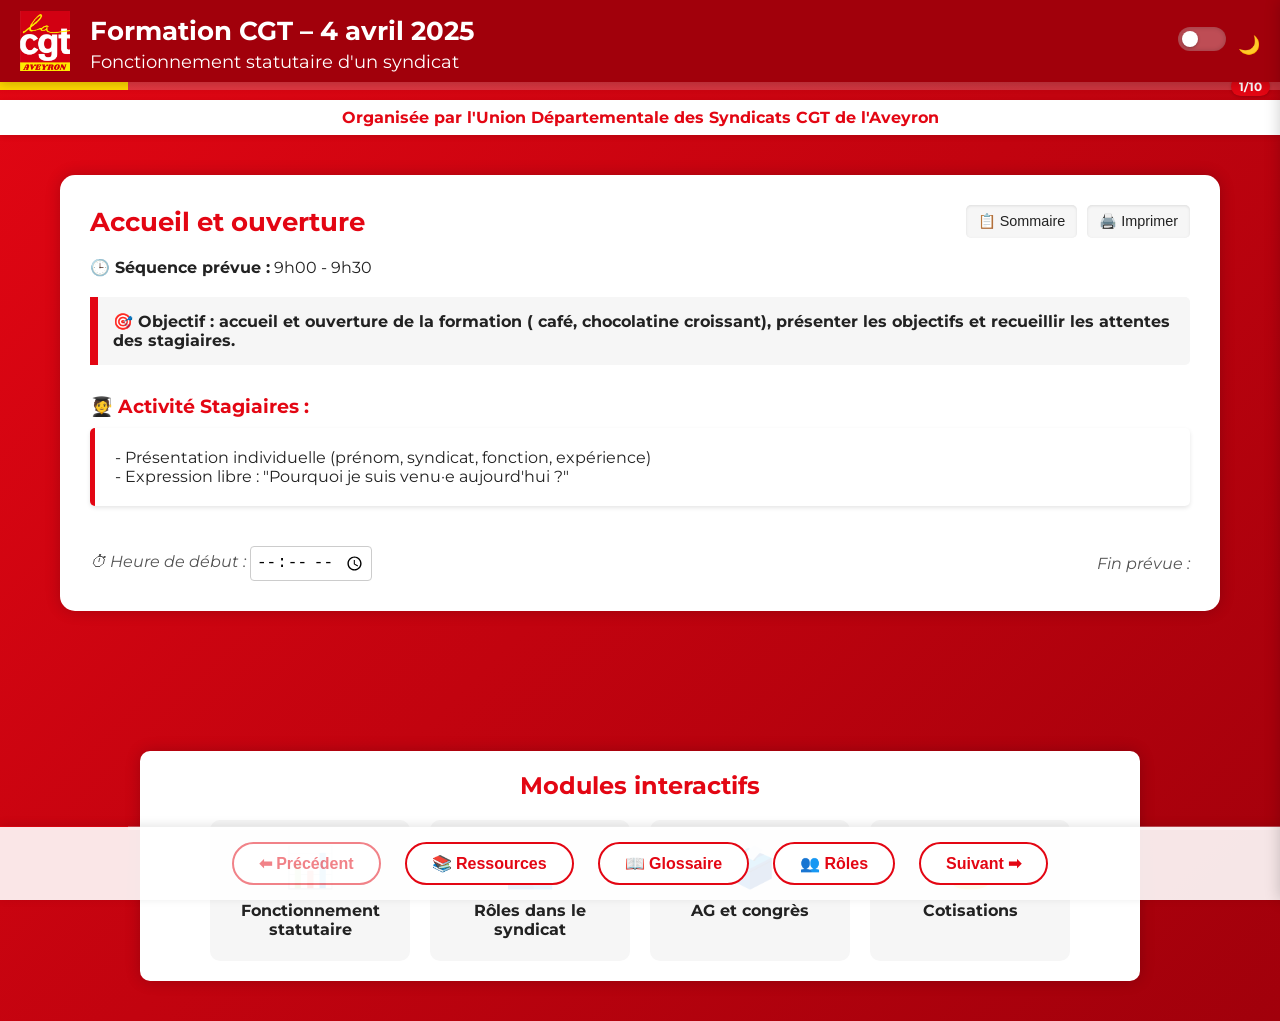
==== index.html @ f625fff6 "maj" ====
<!DOCTYPE html>
<html lang="fr">
<head>
  <meta charset="UTF-8">
  <meta name="viewport" content="width=device-width, initial-scale=1.0">
  <title>Formation CGT – 4 avril 2025</title>
  <link href="https://fonts.googleapis.com/css2?family=Montserrat:wght@400;600;700&display=swap" rel="stylesheet">
  <link rel="stylesheet" href="css/styles.css">
</head>
<body>
  <header>
    <img src="img/logo-cgt.png" alt="Logo CGT Aveyron">
    <div class="header-text">
      <h1>Formation CGT – 4 avril 2025</h1>
      <h2>Fonctionnement statutaire d'un syndicat</h2>
    </div>
    <!-- Sélecteur de thème -->
    <div class="theme-switch-wrapper">
      <label class="theme-switch" for="checkbox">
        <input type="checkbox" id="checkbox" />
        <div class="slider"></div>
      </label>
      <span class="theme-icon">🌙</span>
    </div>
  </header>
  
  <!-- Barre de progression en haut -->
  <div class="top-progress-bar">
    <div id="top-progress-indicator" class="top-progress-indicator"></div>
    <div class="slide-counter-mini">
      <span id="current-slide">1</span>/<span id="total-slides">10</span>
    </div>
  </div>
  
  <div class="org-info">Organisée par l'Union Départementale des Syndicats CGT de l'Aveyron</div>

  <!-- Overlay pour la table des matières -->
  <div id="toc-overlay" class="toc-overlay"></div>
  
  <!-- Table des matières -->
  <div id="table-of-contents" class="toc">
    <div class="toc-header">
      <h2>Sommaire</h2>
      <button id="close-toc" class="close-toc">×</button>
    </div>
    <div class="toc-content">
      <ul>
        <li><a href="#slide-0" class="toc-link" data-slide="0">Accueil et ouverture</a></li>
        <li><a href="#slide-1" class="toc-link" data-slide="1">Pourquoi un fonctionnement statutaire ?</a></li>
        <li><a href="statuts.html" class="toc-link">📊 Module interactif : Fonctionnement statutaire</a></li>
        <li><a href="#slide-2" class="toc-link" data-slide="2">Le rôle des adhérent·es</a></li>
        <li><a href="#slide-3" class="toc-link" data-slide="3">Élu·es, mandaté·es, responsables</a></li>
        <li><a href="#slide-4" class="toc-link" data-slide="4">CE, Bureau syndical, SG : qui fait quoi ?</a></li>
        <li><a href="roles.html" class="toc-link">👥 Module interactif : Rôles dans le syndicat</a></li>
        <li><a href="#slide-5" class="toc-link" data-slide="5">AG et congrès : lieux de souveraineté</a></li>
        <li><a href="congres.html" class="toc-link">🗳️ Module interactif : AG et congrès</a></li>
        <li><a href="#slide-6" class="toc-link" data-slide="6">Cotisations et outils CGT</a></li>
        <li><a href="cotisations.html" class="toc-link">💰 Module interactif : Cotisations</a></li>
        <li><a href="#slide-7" class="toc-link" data-slide="7">Articulation syndicat / UL / UD / Fédé</a></li>
        <li><a href="#slide-8" class="toc-link" data-slide="8">Synthèse et engagements</a></li>
        <li><a href="#slide-9" class="toc-link" data-slide="9">Glossaire CGT</a></li>
      </ul>
    </div>
  </div>

  <!-- Slides de formation -->
  <div id="slides-container">
    <section id="slide-0" class="slide">
      <div class="card">
        <div class="card-header">
          <h2>Accueil et ouverture</h2>
          <div class="slide-actions">
            <button class="toc-button" type="button" onclick="toggleTOC()">📋 Sommaire</button>
            <button class="print-button" onclick="printSlide('slide-0')">🖨️ Imprimer</button>
          </div>
        </div>
        <p><strong>🕒 Séquence prévue :</strong> 9h00 - 9h30</p>
        <div class="objectif">🎯 Objectif : accueil et ouverture de la formation ( café, chocolatine croissant), présenter les objectifs et recueillir les attentes des stagiaires.</div>

        <div class="activity-container">
          <h3>🧑‍🎓 Activité Stagiaires :</h3>
          <div class="activity-content">
            <p>- Présentation individuelle (prénom, syndicat, fonction, expérience)
- Expression libre : "Pourquoi je suis venu·e aujourd'hui ?"</p>
          </div>
        </div>

        <div class="time-control">
          <div class="time-input">
            ⏱ Heure de début : <input type="time" id="startHour0" onchange="calcEnd(0)">
          </div>
          <div class="time-output">
            Fin prévue : <span id="end-time0"></span>
          </div>
        </div>
      </div>
    </section>
    
    <section id="slide-1" class="slide">
      <div class="card">
        <div class="card-header">
          <h2>Pourquoi un fonctionnement statutaire ?</h2>
          <div class="slide-actions">
            <button class="toc-button" type="button" onclick="toggleTOC()">📋 Sommaire</button>
            <button class="print-button" onclick="printSlide('slide-1')">🖨️ Imprimer</button>
            <button class="module-button" onclick="window.location.href='statuts.html'">📊 Module interactif</button>
          </div>
        </div>
        <p><strong>🕒 Séquence prévue :</strong> 9h30 - 10h15</p>
        <div class="objectif">🎯 Objectif : Comprendre la finalité d'un cadre statutaire dans le syndicat et le lien avec la démocratie syndicale.</div>

        <div class="activity-container">
          <h3>🧑‍🎓 Activité Stagiaires :</h3>
          <div class="activity-content">
            <p>- Travail en binôme : « C'est quoi un syndicat bien organisé pour moi ? »
- Mise en commun au tableau : idées forces (ex : démocratie, transmission, respect des rôles…)</p>
          </div>
        </div>

        <div class="time-control">
          <div class="time-input">
            ⏱ Heure de début : <input type="time" id="startHour1" onchange="calcEnd(1)">
          </div>
          <div class="time-output">
            Fin prévue : <span id="end-time1"></span>
          </div>
        </div>
      </div>
    </section>
    
    <section id="slide-2" class="slide">
      <div class="card">
        <div class="card-header">
          <h2>Le rôle des adhérent·es</h2>
          <div class="slide-actions">
            <button class="toc-button" type="button" onclick="toggleTOC()">📋 Sommaire</button>
            <button class="print-button" onclick="printSlide('slide-2')">🖨️ Imprimer</button>
          </div>
        </div>
        <p><strong>🕒 Séquence prévue :</strong> 10h15 - 11h00</p>
        <div class="objectif">🎯 Objectif : Revaloriser la place des adhérent·es dans l'organisation syndicale.</div>

        <div class="activity-container">
          <h3>🧑‍🎓 Activité Stagiaires :</h3>
          <div class="activity-content">
            <p>- Sous-groupes : « Que peut faire un·e adhérent·e CGT ? »
- Tri en grand groupe : Droit / Devoir / Pouvoir d'intervention</p>
          </div>
        </div>

        <div class="time-control">
          <div class="time-input">
            ⏱ Heure de début : <input type="time" id="startHour2" onchange="calcEnd(2)">
          </div>
          <div class="time-output">
            Fin prévue : <span id="end-time2"></span>
          </div>
        </div>
      </div>
    </section>
    
    <section id="slide-3" class="slide">
      <div class="card">
        <div class="card-header">
          <h2>Élu·es, mandaté·es, responsables</h2>
          <div class="slide-actions">
            <button class="toc-button" type="button" onclick="toggleTOC()">📋 Sommaire</button>
            <button class="print-button" onclick="printSlide('slide-3')">🖨️ Imprimer</button>
          </div>
        </div>
        <p><strong>🕒 Séquence prévue :</strong> 11h15 - 12h00</p>
        <div class="objectif">🎯 Objectif : Clarifier les différents statuts des militant·es dans l'organisation syndicale.</div>

        <div class="activity-container">
          <h3>🧑‍🎓 Activité Stagiaires :</h3>
          <div class="activity-content">
            <p>- Activité collective : tri de rôles : Élu / Mandaté / Désigné / Responsable (avec cartes)
- Discussion : Comment ces rôles interagissent ? Quels devoirs envers le syndicat ?</p>
          </div>
        </div>

        <div class="time-control">
          <div class="time-input">
            ⏱ Heure de début : <input type="time" id="startHour3" onchange="calcEnd(3)">
          </div>
          <div class="time-output">
            Fin prévue : <span id="end-time3"></span>
          </div>
        </div>
      </div>
    </section>
    
    <section id="slide-4" class="slide">
      <div class="card">
        <div class="card-header">
          <h2>CE, Bureau syndical, SG : qui fait quoi ?</h2>
          <div class="slide-actions">
            <button class="toc-button" type="button" onclick="toggleTOC()">📋 Sommaire</button>
            <button class="print-button" onclick="printSlide('slide-4')">🖨️ Imprimer</button>
            <button class="module-button" onclick="window.location.href='roles.html'">👥 Module interactif</button>
          </div>
        </div>
        <p><strong>🕒 Séquence prévue :</strong> 12h00 - 12h30</p>
        <div class="objectif">🎯 Objectif : Comprendre les structures de direction d'un syndicat CGT.</div>

        <div class="activity-container">
          <h3>🧑‍🎓 Activité Stagiaires :</h3>
          <div class="activity-content">
            <p>- Activité "puzzle organigramme" : rôles et missions du Bureau, CE, SG, AG
- Débat guidé : Qui impulse ? Qui décide ? Qui contrôle ?</p>
          </div>
        </div>

        <div class="time-control">
          <div class="time-input">
            ⏱ Heure de début : <input type="time" id="startHour4" onchange="calcEnd(4)">
          </div>
          <div class="time-output">
            Fin prévue : <span id="end-time4"></span>
          </div>
        </div>
      </div>
    </section>
    
    <section id="slide-5" class="slide">
      <div class="card">
        <div class="card-header">
          <h2>AG et congrès : lieux de souveraineté</h2>
          <div class="slide-actions">
            <button class="toc-button" type="button" onclick="toggleTOC()">📋 Sommaire</button>
            <button class="print-button" onclick="printSlide('slide-5')">🖨️ Imprimer</button>
            <button class="module-button" onclick="window.location.href='congres.html'">🗳️ Module interactif</button>
          </div>
        </div>
        <p><strong>🕒 Séquence prévue :</strong> 13h30 - 14h30</p>
        <div class="objectif">🎯 Objectif : Comprendre les mécanismes de prise de décision dans la CGT.</div>

        <div class="activity-container">
          <h3>🧑‍🎓 Activité Stagiaires :</h3>
          <div class="activity-content">
            <p>- En groupes : construire un ordre du jour pour un congrès syndical
- Simulation d'un vote (ex : élection du bureau ou adoption de rapport d'activité)</p>
          </div>
        </div>

        <div class="time-control">
          <div class="time-input">
            ⏱ Heure de début : <input type="time" id="startHour5" onchange="calcEnd(5)">
          </div>
          <div class="time-output">
            Fin prévue : <span id="end-time5"></span>
          </div>
        </div>
      </div>
    </section>
    
    <section id="slide-6" class="slide">
      <div class="card">
        <div class="card-header">
          <h2>Cotisations et outils CGT</h2>
          <div class="slide-actions">
            <button class="toc-button" type="button" onclick="toggleTOC()">📋 Sommaire</button>
            <button class="print-button" onclick="printSlide('slide-6')">🖨️ Imprimer</button>
            <button class="module-button" onclick="window.location.href='cotisations.html'">💰 Module interactif</button>
          </div>
        </div>
        <p><strong>🕒 Séquence prévue :</strong> 14h30 - 15h15</p>
        <div class="objectif">🎯 Objectif : Comprendre les ressources du syndicat et les outils pour les gérer.</div>

        <div class="activity-container">
          <h3>🧑‍🎓 Activité Stagiaires :</h3>
          <div class="activity-content">
            <p>- Réflexion collective : « Où va l'argent de la cotisation ? »
- Mise en commun d'idées puis explication du circuit CoGéTise</p>
          </div>
        </div>

        <div class="time-control">
          <div class="time-input">
            ⏱ Heure de début : <input type="time" id="startHour6" onchange="calcEnd(6)">
          </div>
          <div class="time-output">
            Fin prévue : <span id="end-time6"></span>
          </div>
        </div>
      </div>
    </section>
    
    <section id="slide-7" class="slide">
      <div class="card">
        <div class="card-header">
          <h2>Articulation syndicat / UL / UD / Fédé</h2>
          <div class="slide-actions">
            <button class="toc-button" type="button" onclick="toggleTOC()">📋 Sommaire</button>
            <button class="print-button" onclick="printSlide('slide-7')">🖨️ Imprimer</button>
          </div>
        </div>
        <p><strong>🕒 Séquence prévue :</strong> 15h30 - 16h15</p>
        <div class="objectif">🎯 Objectif : Comprendre la structure confédérale de la CGT.</div>

        <div class="activity-container">
          <h3>🧑‍🎓 Activité Stagiaires :</h3>
          <div class="activity-content">
            <p>- Jeu de correspondance : qui fait quoi ? (cartes rôles / structures)
- Débat guidé : vers qui se tourner en cas de besoin ?</p>
          </div>
        </div>

        <div class="time-control">
          <div class="time-input">
            ⏱ Heure de début : <input type="time" id="startHour7" onchange="calcEnd(7)">
          </div>
          <div class="time-output">
            Fin prévue : <span id="end-time7"></span>
          </div>
        </div>
      </div>
    </section>
    
    <section id="slide-8" class="slide">
      <div class="card">
        <div class="card-header">
          <h2>Synthèse et engagements</h2>
          <div class="slide-actions">
            <button class="toc-button" type="button" onclick="toggleTOC()">📋 Sommaire</button>
            <button class="print-button" onclick="printSlide('slide-8')">🖨️ Imprimer</button>
          </div>
        </div>
        <p><strong>🕒 Séquence prévue :</strong> 16h15 - 17h00</p>
        <div class="objectif">🎯 Objectif : Fixer les acquis de la journée et favoriser l'engagement concret post-formation.</div>

        <div class="activity-container">
          <h3>🧑‍🎓 Activité Stagiaires :</h3>
          <div class="activity-content">
            <p>- Chacun écrit un engagement personnel à mettre en place dans son syndicat
- Tour de parole libre : "Je repars avec…"</p>
          </div>
        </div>

        <div class="time-control">
          <div class="time-input">
            ⏱ Heure de début : <input type="time" id="startHour8" onchange="calcEnd(8)">
          </div>
          <div class="time-output">
            Fin prévue : <span id="end-time8"></span>
          </div>
        </div>
      </div>
    </section>
    
    <section id="slide-9" class="slide">
      <div class="card">
        <div class="card-header">
          <h2>📚 Glossaire CGT</h2>
          <div class="slide-actions">
            <button class="toc-button" type="button" onclick="toggleTOC()">📋 Sommaire</button>
            <button class="print-button" onclick="printSlide('slide-9')">🖨️ Imprimer</button>
          </div>
        </div>
        
        <div class="glossary">
          <div class="glossary-item">
            <h3>Adhérent·e</h3>
            <p>Toute personne syndiquée à la CGT, base de l'organisation.</p>
          </div>
          
          <div class="glossary-item">
            <h3>Élu·e</h3>
            <p>Personne élue par les salarié·es lors d'élections professionnelles (ex : CSE).</p>
          </div>
          
          <div class="glossary-item">
            <h3>Mandaté·e</h3>
            <p>Militant·e désigné·e par le syndicat pour représenter la CGT dans une instance extérieure.</p>
          </div>
          
          <div class="glossary-item">
            <h3>Responsable syndical</h3>
            <p>Militant·e élu·e ou désigné·e à la direction du syndicat (ex : SG, trésorier·e).</p>
          </div>
          
          <div class="glossary-item">
            <h3>AG (Assemblée Générale)</h3>
            <p>Réunion de tous les syndiqué·es du syndicat, instance de décision souveraine.</p>
          </div>
          
          <div class="glossary-item">
            <h3>Congrès</h3>
            <p>Temps fort statutaire pour définir l'orientation, élire la direction et faire le bilan.</p>
          </div>
          
          <div class="glossary-item">
            <h3>CE (Commission Exécutive)</h3>
            <p>Instance élue qui prend les décisions collectives entre deux AG.</p>
          </div>
          
          <div class="glossary-item">
            <h3>Bureau syndical</h3>
            <p>Équipe restreinte chargée d'animer au quotidien les décisions de la CE.</p>
          </div>
          
          <div class="glossary-item">
            <h3>UL (Union Locale)</h3>
            <p>Structure CGT sur un territoire, proche des syndicats locaux.</p>
          </div>
          
          <div class="glossary-item">
            <h3>UD (Union Départementale)</h3>
            <p>Structure CGT à l'échelle du département, appui aux syndicats et formation.</p>
          </div>
          
          <div class="glossary-item">
            <h3>FD (Fédération)</h3>
            <p>Structure professionnelle regroupant les syndicats d'une même branche d'activité.</p>
          </div>
          
          <div class="glossary-item">
            <h3>Confédération</h3>
            <p>Organisation nationale de la CGT, coordonne l'ensemble des structures et définit les orientations générales.</p>
          </div>
          
          <div class="glossary-item">
            <h3>CSE (Comité Social et Économique)</h3>
            <p>Instance représentative du personnel dans l'entreprise, remplaçant les anciennes instances (CE, DP, CHSCT).</p>
          </div>
          
          <div class="glossary-item">
            <h3>COGETISE</h3>
            <p>Système de répartition des cotisations syndicales entre les différentes structures de la CGT.</p>
          </div>
          
          <div class="glossary-item">
            <h3>Statuts</h3>
            <p>Document fondamental définissant les règles de fonctionnement d'un syndicat, ses objectifs et son organisation.</p>
          </div>
          
          <div class="glossary-item">
            <h3>Secrétaire Général·e</h3>
            <p>Premier·ère responsable d'un syndicat, élu·e pour coordonner l'activité et représenter l'organisation.</p>
          </div>
          
          <div class="glossary-item">
            <h3>Trésorier·ère</h3>
            <p>Responsable de la gestion financière du syndicat, des cotisations et de la politique financière.</p>
          </div>
          
          <div class="glossary-item">
            <h3>Syndicalisation</h3>
            <p>Action de recruter de nouveaux adhérents, élément essentiel du renforcement de l'organisation.</p>
          </div>
          
          <div class="glossary-item">
            <h3>Cotisation</h3>
            <p>Contribution financière des adhérents (1% du salaire net), ressource principale du syndicat.</p>
          </div>
          
          <div class="glossary-item">
            <h3>Démocratie syndicale</h3>
            <p>Principe fondamental de la CGT garantissant la participation des adhérents aux décisions et orientations.</p>
          </div>
          
          <div class="glossary-item">
            <h3>Mandat</h3>
            <p>Mission confiée par le syndicat à un·e militant·e pour le représenter dans une instance ou une négociation.</p>
          </div>
          
          <div class="glossary-item">
            <h3>Formation syndicale</h3>
            <p>Dispositif d'éducation permettant aux militants d'acquérir des connaissances et compétences nécessaires à l'action syndicale.</p>
          </div>
          
          <div class="glossary-item">
            <h3>Revendication</h3>
            <p>Demande formulée par le syndicat pour améliorer les conditions de travail ou les droits des salariés.</p>
          </div>
          
          <div class="glossary-item">
            <h3>Action collective</h3>
            <p>Mobilisation des salariés (grève, manifestation, pétition) pour faire aboutir des revendications.</p>
          </div>
          
          <div class="glossary-item">
            <h3>Négociation collective</h3>
            <p>Processus de discussion entre employeurs et syndicats pour établir des accords sur les conditions de travail.</p>
          </div>
          
          <div class="glossary-item">
            <h3>Représentativité</h3>
            <p>Capacité légale d'un syndicat à représenter les salariés, mesurée par les résultats aux élections professionnelles.</p>
          </div>
        </div>
      </div>
    </section>
  </div>

  <!-- Bouton pour accéder aux modules interactifs -->
  <div class="modules-navigation">
    <h3>Modules interactifs</h3>
    <div class="modules-buttons">
      <a href="statuts.html" class="module-nav-button">
        <span class="module-icon">📊</span>
        <span class="module-title">Fonctionnement statutaire</span>
      </a>
      <a href="roles.html" class="module-nav-button">
        <span class="module-icon">👥</span>
        <span class="module-title">Rôles dans le syndicat</span>
      </a>
      <a href="congres.html" class="module-nav-button">
        <span class="module-icon">🗳️</span>
        <span class="module-title">AG et congrès</span>
      </a>
      <a href="cotisations.html" class="module-nav-button">
        <span class="module-icon">💰</span>
        <span class="module-title">Cotisations</span>
      </a>
    </div>
  </div>

  <!-- Indicateur de progression -->
  <div class="progress-bar">
    <div id="progress-indicator" class="progress-indicator"></div>
  </div>

  <div class="controls">
    <button id="prev-btn" onclick="prev()">⬅ Précédent</button>
    <button id="resources-btn" type="button">📚 Ressources</button>
    <button id="glossary-btn" type="button">📖 Glossaire</button>
    <button onclick="window.location.href='roles.html'" type="button">👥 Rôles</button>
    <button id="next-btn" onclick="next()">Suivant ➡</button>
  </div>

  <!-- Modal des ressources -->
  <div id="resources-modal" class="modal">
    <div class="modal-content">
      <div class="modal-header">
        <h2>Documents de formation</h2>
        <span class="close-modal" id="close-resources">&times;</span>
      </div>
      <div class="modal-body">
        <div class="resources-container">
          <div class="resources-category">
            <h3>Guides et Supports</h3>
            <ul class="resources-list">
              <li><a href="rsc/2023_QuestCeQueSynidcat_Livret_SR.pdf" target="_blank">Qu'est-ce qu'un syndicat ? (Livret)</a></li>
              <li><a href="rsc/GuideOrga2025UD69.pdf" target="_blank">Guide d'organisation 2025</a></li>
              <li><a href="rsc/ModledeStatutsyndicatscomment08_2024.pdf" target="_blank">Modèle de statuts syndicaux commentés (2024)</a></li>
              <li><a href="rsc/Support_Stagiaires_Objectifs_CGT_4 avril_2025.docx" target="_blank">Support stagiaires - Objectifs CGT</a></li>
              <li><a href="rsc/role de chacun dans le syndicats.docx" target="_blank">Rôle de chacun dans le syndicat</a></li>
            </ul>
          </div>
          
          <div class="resources-category">
            <h3>Chartes et règlements</h3>
            <ul class="resources-list">
              <li><a href="rsc/charte_de_l_elu_et_mandate_1 (1).pdf" target="_blank">Charte de l'élu et du mandaté</a></li>
              <li><a href="rsc/charte_egalite_FEMME HOMME.pdf" target="_blank">Charte égalité Femme-Homme</a></li>
              <li><a href="rsc/charte_vie_syndicale_cgt (2).pdf" target="_blank">Charte vie syndicale CGT</a></li>
            </ul>
          </div>
          
          <div class="resources-category">
            <h3>Organisation et fonctionnement</h3>
            <ul class="resources-list">
              <li><a href="rsc/Plaquette COGETISE dijon 20-03-19.pdf" target="_blank">Plaquette COGETISE</a></li>
              <li><a href="rsc/prgrame complet dérouler de la journée à lire.docx" target="_blank">Programme complet - Déroulé de la journée</a></li>
              <li><a href="rsc/Aide_Memoire_Formateurs_CGT_4 avril_2025.docx" target="_blank">Aide-mémoire formateurs CGT</a></li>
            </ul>
          </div>
        </div>
      </div>
    </div>
  </div>

  <!-- Modal du glossaire -->
  <div id="glossary-modal" class="modal">
    <div class="modal-content">
      <div class="modal-header">
        <h2>Glossaire syndical</h2>
        <span class="close-modal" id="close-glossary">&times;</span>
      </div>
      <div class="modal-body">
        <div class="glossary-container">
          <div class="glossary-search">
            <input type="text" id="glossary-search" placeholder="Rechercher un terme...">
          </div>
          <div class="glossary-alphabet">
            <span class="letter active" data-letter="all">Tous</span>
            <span class="letter" data-letter="A">A</span>
            <span class="letter" data-letter="B">B</span>
            <span class="letter" data-letter="C">C</span>
            <span class="letter" data-letter="D">D</span>
            <span class="letter" data-letter="E">E</span>
            <span class="letter" data-letter="F">F</span>
            <span class="letter" data-letter="G">G</span>
            <span class="letter" data-letter="M">M</span>
            <span class="letter" data-letter="N">N</span>
            <span class="letter" data-letter="R">R</span>
            <span class="letter" data-letter="S">S</span>
            <span class="letter" data-letter="T">T</span>
            <span class="letter" data-letter="U">U</span>
          </div>
          <div class="glossary-list">
            <div class="glossary-item" data-letter="A">
              <div class="glossary-term">
                <h3>Action collective</h3>
                <div class="definition">Mobilisation des salariés (grève, manifestation, pétition) pour faire aboutir des revendications.</div>
              </div>
            </div>
            
            <div class="glossary-item" data-letter="A">
              <div class="glossary-term">
                <h3>Adhérent·e</h3>
                <div class="definition">Toute personne syndiquée à la CGT, base de l'organisation.</div>
              </div>
            </div>
            
            <div class="glossary-item" data-letter="A">
              <div class="glossary-term">
                <h3>AG (Assemblée Générale)</h3>
                <div class="definition">Réunion de tous les syndiqué·es du syndicat, instance de décision souveraine.</div>
              </div>
            </div>
            
            <div class="glossary-item" data-letter="B">
              <div class="glossary-term">
                <h3>Bureau syndical</h3>
                <div class="definition">Équipe restreinte chargée d'animer au quotidien les décisions de la CE.</div>
              </div>
            </div>
            
            <div class="glossary-item" data-letter="C">
              <div class="glossary-term">
                <h3>CE (Commission Exécutive)</h3>
                <div class="definition">Instance élue qui prend les décisions collectives entre deux AG.</div>
              </div>
            </div>
            
            <div class="glossary-item" data-letter="C">
              <div class="glossary-term">
                <h3>COGETISE</h3>
                <div class="definition">Système de répartition des cotisations syndicales entre les différentes structures de la CGT.</div>
              </div>
            </div>
            
            <div class="glossary-item" data-letter="C">
              <div class="glossary-term">
                <h3>Confédération</h3>
                <div class="definition">Organisation nationale de la CGT, coordonne l'ensemble des structures et définit les orientations générales.</div>
              </div>
            </div>
            
            <div class="glossary-item" data-letter="C">
              <div class="glossary-term">
                <h3>Congrès</h3>
                <div class="definition">Temps fort statutaire pour définir l'orientation, élire la direction et faire le bilan.</div>
              </div>
            </div>
            
            <div class="glossary-item" data-letter="C">
              <div class="glossary-term">
                <h3>Cotisation</h3>
                <div class="definition">Contribution financière des adhérents (1% du salaire net), ressource principale du syndicat.</div>
              </div>
            </div>
            
            <div class="glossary-item" data-letter="C">
              <div class="glossary-term">
                <h3>CSE (Comité Social et Économique)</h3>
                <div class="definition">Instance représentative du personnel dans l'entreprise, remplaçant les anciennes instances (CE, DP, CHSCT).</div>
              </div>
            </div>
            
            <div class="glossary-item" data-letter="D">
              <div class="glossary-term">
                <h3>Démocratie syndicale</h3>
                <div class="definition">Principe fondamental de la CGT garantissant la participation des adhérents aux décisions et orientations.</div>
              </div>
            </div>
            
            <div class="glossary-item" data-letter="E">
              <div class="glossary-term">
                <h3>Élu·e</h3>
                <div class="definition">Personne élue par les salarié·es lors d'élections professionnelles (ex : CSE).</div>
              </div>
            </div>
            
            <div class="glossary-item" data-letter="F">
              <div class="glossary-term">
                <h3>FD (Fédération)</h3>
                <div class="definition">Structure professionnelle regroupant les syndicats d'une même branche d'activité.</div>
              </div>
            </div>
            
            <div class="glossary-item" data-letter="F">
              <div class="glossary-term">
                <h3>Formation syndicale</h3>
                <div class="definition">Dispositif d'éducation permettant aux militants d'acquérir des connaissances et compétences nécessaires à l'action syndicale.</div>
              </div>
            </div>
            
            <div class="glossary-item" data-letter="M">
              <div class="glossary-term">
                <h3>Mandat</h3>
                <div class="definition">Mission confiée par le syndicat à un·e militant·e pour le représenter dans une instance ou une négociation.</div>
              </div>
            </div>
            
            <div class="glossary-item" data-letter="M">
              <div class="glossary-term">
                <h3>Mandaté·e</h3>
                <div class="definition">Militant·e désigné·e par le syndicat pour représenter la CGT dans une instance extérieure.</div>
              </div>
            </div>
            
            <div class="glossary-item" data-letter="N">
              <div class="glossary-term">
                <h3>Négociation collective</h3>
                <div class="definition">Processus de discussion entre employeurs et syndicats pour établir des accords sur les conditions de travail.</div>
              </div>
            </div>
            
            <div class="glossary-item" data-letter="R">
              <div class="glossary-term">
                <h3>Représentativité</h3>
                <div class="definition">Capacité légale d'un syndicat à représenter les salariés, mesurée par les résultats aux élections professionnelles.</div>
              </div>
            </div>
            
            <div class="glossary-item" data-letter="R">
              <div class="glossary-term">
                <h3>Responsable syndical</h3>
                <div class="definition">Militant·e élu·e ou désigné·e à la direction du syndicat (ex : SG, trésorier·e).</div>
              </div>
            </div>
            
            <div class="glossary-item" data-letter="R">
              <div class="glossary-term">
                <h3>Revendication</h3>
                <div class="definition">Demande formulée par le syndicat pour améliorer les conditions de travail ou les droits des salariés.</div>
              </div>
            </div>
            
            <div class="glossary-item" data-letter="S">
              <div class="glossary-term">
                <h3>Secrétaire Général·e</h3>
                <div class="definition">Premier·ère responsable d'un syndicat, élu·e pour coordonner l'activité et représenter l'organisation.</div>
              </div>
            </div>
            
            <div class="glossary-item" data-letter="S">
              <div class="glossary-term">
                <h3>Statuts</h3>
                <div class="definition">Document fondamental définissant les règles de fonctionnement d'un syndicat, ses objectifs et son organisation.</div>
              </div>
            </div>
            
            <div class="glossary-item" data-letter="S">
              <div class="glossary-term">
                <h3>Syndicalisation</h3>
                <div class="definition">Action de recruter de nouveaux adhérents, élément essentiel du renforcement de l'organisation.</div>
              </div>
            </div>
            
            <div class="glossary-item" data-letter="T">
              <div class="glossary-term">
                <h3>Trésorier·ère</h3>
                <div class="definition">Responsable de la gestion financière du syndicat, des cotisations et de la politique financière.</div>
              </div>
            </div>
            
            <div class="glossary-item" data-letter="U">
              <div class="glossary-term">
                <h3>UD (Union Départementale)</h3>
                <div class="definition">Structure CGT à l'échelle du département, appui aux syndicats et formation.</div>
              </div>
            </div>
            
            <div class="glossary-item" data-letter="U">
              <div class="glossary-term">
                <h3>UL (Union Locale)</h3>
                <div class="definition">Structure CGT sur un territoire, proche des syndicats locaux.</div>
              </div>
            </div>
          </div>
        </div>
      </div>
    </div>
  </div>

  <!-- PDF Export Modal -->
  <div id="pdf-modal" class="modal">
    <div class="modal-content">
      <span class="close-modal">&times;</span>
      <h2>Exporter en PDF</h2>
      <p>Pour imprimer ou exporter en PDF cette séquence :</p>
      <ol>
        <li>Utilisez la fonction d'impression de votre navigateur (Ctrl+P)</li>
        <li>Sélectionnez "Enregistrer au format PDF" comme destination</li>
        <li>Cliquez sur "Enregistrer"</li>
      </ol>
      <button id="print-btn" class="print-modal-btn">Imprimer maintenant</button>
    </div>
  </div>

  <script src="js/script.js"></script>
  <script>
    // Initialisation du glossaire et des boutons de sommaire
    document.addEventListener("DOMContentLoaded", function() {
      initGlossary();
      
      // Initialiser les boutons de sommaire
      const tocBtns = document.querySelectorAll('.toc-button');
      tocBtns.forEach(btn => {
        btn.addEventListener('click', function(e) {
          e.preventDefault();
          toggleTOC();
        });
      });
      
      // Fermer la table des matières
      const closeTocBtn = document.getElementById('close-toc');
      if (closeTocBtn) {
        closeTocBtn.addEventListener('click', function() {
          const tocElement = document.getElementById('table-of-contents');
          const tocOverlay = document.getElementById('toc-overlay');
          if (tocElement) {
            tocElement.classList.remove("active");
            if (tocOverlay) {
              tocOverlay.classList.remove("active");
            }
          }
        });
      }
      
      // Ajouter un gestionnaire pour fermer la TOC quand on appuie sur Escape
      document.addEventListener('keydown', function(e) {
        if (e.key === 'Escape') {
          const tocElement = document.getElementById('table-of-contents');
          const tocOverlay = document.getElementById('toc-overlay');
          if (tocElement && tocElement.classList.contains('active')) {
            tocElement.classList.remove('active');
            if (tocOverlay) {
              tocOverlay.classList.remove('active');
            }
          }
        }
      });
      
      // Ajouter un gestionnaire pour fermer la TOC quand on clique sur l'overlay
      const tocOverlay = document.getElementById('toc-overlay');
      if (tocOverlay) {
        tocOverlay.addEventListener('click', function() {
          const tocElement = document.getElementById('table-of-contents');
          if (tocElement) {
            tocElement.classList.remove('active');
            tocOverlay.classList.remove('active');
          }
        });
      }
    });
    
    // Fonction pour basculer l'affichage de la table des matières
    function toggleTOC() {
      const tocElement = document.getElementById('table-of-contents');
      const tocOverlay = document.getElementById('toc-overlay');
      
      if (tocElement) {
        tocElement.classList.toggle("active");
        if (tocOverlay) {
          tocOverlay.classList.toggle("active", tocElement.classList.contains("active"));
        }
      }
    }
    
    // Fonction pour initialiser le glossaire
    function initGlossary() {
      // Code du glossaire...
    }
  </script>
</body>
</html>
---- css/styles.css ----
/* Variables pour le thème clair (par défaut) */
:root {
  --cgt-red: #e30613;
  --cgt-dark-red: #a1000b;
  --cgt-light-red: #fbeaea;
  --text-dark: #222;
  --text-light: #fff;
  --bg-light: #f6f6f6;
  --card-bg: #ffffff;
  --shadow: 0 0 15px rgba(0,0,0,0.2);
  --body-bg: linear-gradient(135deg, var(--cgt-red), var(--cgt-dark-red));
}

/* Variables pour le thème sombre */
[data-theme="dark"] {
  --cgt-red: #e30613;
  --cgt-dark-red: #a1000b;
  --cgt-light-red: #3a0003;
  --text-dark: #eaeaea;
  --text-light: #fff;
  --bg-light: #2a2a2a;
  --card-bg: #333333;
  --shadow: 0 0 15px rgba(0,0,0,0.5);
  --body-bg: #1a1a1a;
}

* {
  box-sizing: border-box;
  margin: 0;
  padding: 0;
}

body {
  margin: 0;
  padding: 0;
  font-family: 'Montserrat', sans-serif;
  background: var(--body-bg);
  color: var(--text-light);
  min-height: 100vh;
  position: relative;
  transition: background 0.3s ease;
}

/* En-tête */
header {
  background-color: var(--cgt-dark-red);
  display: flex;
  align-items: center;
  padding: 10px 20px;
  box-shadow: 0 2px 10px rgba(0,0,0,0.2);
  position: sticky;
  top: 0;
  z-index: 100;
}

header img {
  height: 60px;
  margin-right: 20px;
}

.header-text {
  flex-grow: 1;
}

.header-text h1 {
  margin: 5px 0;
  font-size: 1.6em;
}

.header-text h2 {
  margin: 0;
  font-weight: normal;
  font-size: 1.1em;
}

.org-info {
  background-color: var(--text-light);
  color: var(--cgt-red);
  text-align: center;
  padding: 8px;
  font-weight: bold;
  box-shadow: 0 2px 5px rgba(0,0,0,0.1);
  position: sticky;
  top: 80px;
  z-index: 99;
}

/* Table des matières */
.toc {
  position: fixed;
  top: 0;
  right: 0;
  width: 350px;
  height: 100%;
  background-color: var(--card-bg);
  color: var(--text-dark);
  z-index: 1000;
  transition: transform 0.3s ease;
  box-shadow: var(--shadow);
  overflow-y: auto;
  transform: translateX(100%);
  padding: 0;
}

.toc.active {
  transform: translateX(0);
}

.toc-header {
  background-color: var(--cgt-red);
  color: var(--text-light);
  padding: 15px;
  text-align: center;
  display: flex;
  justify-content: space-between;
  align-items: center;
  position: sticky;
  top: 0;
  z-index: 2;
}

.close-toc {
  background: none;
  border: none;
  color: white;
  font-size: 24px;
  cursor: pointer;
  padding: 0 5px;
  line-height: 1;
}

.close-toc:hover {
  opacity: 0.8;
}

.toc-content {
  padding: 20px;
}

.toc-content ul {
  list-style-type: none;
}

.toc-content li {
  margin-bottom: 15px;
  border-bottom: 1px solid var(--bg-light);
  padding-bottom: 10px;
}

.toc-content a {
  color: var(--text-dark);
  text-decoration: none;
  display: block;
  padding: 8px;
  border-radius: 5px;
  transition: background-color 0.2s;
}

.toc-content a:hover {
  background-color: var(--cgt-light-red);
  color: var(--cgt-red);
}

/* Overlay pour la table des matières */
.toc-overlay {
  position: fixed;
  top: 0;
  left: 0;
  width: 100%;
  height: 100%;
  background-color: rgba(0, 0, 0, 0.3);
  backdrop-filter: blur(2px);
  z-index: 999;
  display: none;
}

.toc-overlay.active {
  display: block;
  animation: fadeIn 0.3s ease;
}

/* Slides */
#slides-container {
  padding: 20px 0 80px;
}

.slide {
  display: none;
  padding: 20px;
  max-width: 1200px;
  margin: 0 auto;
}

.slide.active {
  display: block;
  animation: fadeIn 0.5s;
}

.slide.active .card {
  animation: slideInRight 0.4s ease-out;
}

@keyframes fadeIn {
  from { opacity: 0; }
  to { opacity: 1; }
}

@keyframes slideInRight {
  from { transform: translateX(50px); opacity: 0; }
  to { transform: translateX(0); opacity: 1; }
}

@keyframes slideInLeft {
  from { transform: translateX(-50px); opacity: 0; }
  to { transform: translateX(0); opacity: 1; }
}

.card {
  background-color: var(--card-bg);
  color: var(--text-dark);
  padding: 30px;
  border-radius: 15px;
  box-shadow: var(--shadow);
}

.card-header {
  display: flex;
  justify-content: space-between;
  align-items: center;
  margin-bottom: 20px;
  flex-wrap: wrap;
}

.card-header h2 {
  color: var(--cgt-red);
  font-size: 1.6em;
  margin-right: 20px;
}

.slide-actions {
  display: flex;
  gap: 10px;
}

.slide-actions button {
  background-color: var(--bg-light);
  color: var(--text-dark);
  border: none;
  padding: 8px 12px;
  border-radius: 5px;
  cursor: pointer;
  font-size: 0.9em;
  transition: all 0.2s;
  box-shadow: inset 0 1px 3px rgba(0, 0, 0, 0.1);
}

.slide-actions button:hover {
  background-color: var(--cgt-red);
  color: var(--text-light);
}

.slide-actions .module-button {
  background-color: var(--cgt-light-red);
  color: var(--cgt-red);
  font-weight: bold;
  border: 1px solid var(--cgt-red);
  animation: pulse 2s infinite;
}

.slide-actions .module-button:hover {
  background-color: var(--cgt-red);
  color: white;
  animation: none;
  transform: translateY(-2px);
  box-shadow: 0 4px 8px rgba(0, 0, 0, 0.2);
}

@keyframes pulse {
  0% {
    box-shadow: 0 0 0 0 rgba(227, 6, 19, 0.4);
  }
  70% {
    box-shadow: 0 0 0 6px rgba(227, 6, 19, 0);
  }
  100% {
    box-shadow: 0 0 0 0 rgba(227, 6, 19, 0);
  }
}

.objectif {
  background-color: var(--bg-light);
  border-left: 8px solid var(--cgt-red);
  padding: 15px;
  margin: 20px 0;
  text-align: left;
  color: var(--text-dark);
  font-weight: bold;
  border-radius: 0 5px 5px 0;
}

/* Activités stagiaires */
.activity-container {
  text-align: left;
  margin-top: 30px;
}

.activity-container h3 {
  color: var(--cgt-red);
  margin-bottom: 10px;
}

.activity-content {
  background: var(--card-bg);
  color: var(--text-dark);
  padding: 20px;
  border-left: 5px solid var(--cgt-red);
  border-radius: 5px;
  box-shadow: 0 2px 4px rgba(0,0,0,0.1);
}

.activity-content p {
  white-space: pre-wrap;
  margin: 0;
}

/* Contrôle du temps */
.time-control {
  display: flex;
  justify-content: space-between;
  align-items: center;
  margin-top: 40px;
  flex-wrap: wrap;
  gap: 15px;
}

.time-input, .time-output {
  font-style: italic;
  color: #555;
}

input[type="time"] {
  padding: 5px;
  font-size: 16px;
  border: 1px solid #ccc;
  border-radius: 4px;
}

/* Contrôles de navigation */
.controls {
  position: fixed;
  bottom: 0;
  left: 0;
  right: 0;
  background-color: rgba(255, 255, 255, 0.9);
  padding: 15px;
  text-align: center;
  box-shadow: 0 -2px 10px rgba(0,0,0,0.1);
  z-index: 90;
}

.controls button {
  background-color: var(--card-bg);
  color: var(--cgt-red);
  border: 2px solid var(--cgt-red);
  padding: 10px 25px;
  font-size: 16px;
  font-weight: bold;
  margin: 0 10px;
  border-radius: 30px;
  cursor: pointer;
  transition: all 0.2s;
  position: relative;
  overflow: hidden;
}

.controls button:hover {
  background-color: var(--cgt-red);
  color: var(--text-light);
  transform: translateY(-2px);
  box-shadow: 0 4px 8px rgba(0,0,0,0.1);
}

.controls button:active {
  transform: translateY(0);
  box-shadow: 0 2px 4px rgba(0,0,0,0.1);
}

.controls button::after {
  content: '';
  position: absolute;
  top: 50%;
  left: 50%;
  width: 5px;
  height: 5px;
  background: rgba(255, 255, 255, 0.5);
  opacity: 0;
  border-radius: 100%;
  transform: scale(1, 1) translate(-50%, -50%);
  transform-origin: 50% 50%;
}

.controls button:focus:not(:active)::after {
  animation: ripple 1s ease-out;
}

@keyframes ripple {
  0% {
    transform: scale(0, 0);
    opacity: 0.5;
  }
  100% {
    transform: scale(100, 100);
    opacity: 0;
  }
}

/* Indicateur de progression */
.progress-bar {
  position: fixed;
  bottom: 70px;
  left: 0;
  width: 100%;
  height: 4px;
  background-color: rgba(255, 255, 255, 0.3);
  z-index: 80;
}

.progress-indicator {
  height: 100%;
  background-color: var(--cgt-red);
  transition: width 0.3s ease;
}

/* Barre de progression en haut */
.top-progress-bar {
  position: relative;
  width: 100%;
  height: 8px;
  background-color: rgba(255, 255, 255, 0.2);
  margin-bottom: 10px;
  display: flex;
  align-items: center;
  justify-content: flex-end;
}

.top-progress-indicator {
  height: 100%;
  background-color: #FFD700; /* Jaune */
  transition: width 0.3s ease;
  position: absolute;
  top: 0;
  left: 0;
  z-index: 1;
}

/* Compteur de slides et navigation par numéro */
.slide-counter {
  display: flex;
  flex-direction: column;
  align-items: center;
  margin: 0 15px;
  color: var(--text-light);
  font-weight: bold;
  font-size: 16px;
  background-color: rgba(255, 255, 255, 0.15);
  padding: 8px 15px;
  border-radius: 30px;
  box-shadow: 0 2px 8px rgba(0, 0, 0, 0.2);
  min-width: 120px;
  border: 1px solid rgba(255, 255, 255, 0.2);
  backdrop-filter: blur(5px);
}

.counter-display {
  font-size: 20px;
  margin-bottom: 8px;
  background-color: var(--cgt-red);
  padding: 3px 12px;
  border-radius: 15px;
  box-shadow: 0 2px 4px rgba(0, 0, 0, 0.15);
}

.slide-jump {
  display: flex;
  width: 100%;
}

.slide-jump input {
  width: 60%;
  padding: 8px 10px;
  border: 1px solid rgba(255, 255, 255, 0.3);
  border-radius: 20px 0 0 20px;
  text-align: center;
  background-color: rgba(255, 255, 255, 0.9);
  color: var(--text-dark);
  font-weight: bold;
  transition: all 0.2s;
  box-shadow: inset 0 1px 3px rgba(0, 0, 0, 0.1);
}

.slide-jump input:focus {
  outline: none;
  border-color: var(--cgt-red);
  box-shadow: 0 0 0 2px rgba(227, 6, 19, 0.3);
}

.slide-jump input.error {
  animation: shake 0.5s;
  border-color: #ff3333;
  background-color: #ffeeee;
}

@keyframes shake {
  0%, 100% { transform: translateX(0); }
  20%, 60% { transform: translateX(-5px); }
  40%, 80% { transform: translateX(5px); }
}

.slide-jump button {
  background-color: var(--cgt-red);
  color: var(--text-light);
  border: 1px solid var(--cgt-red);
  border-radius: 0 20px 20px 0;
  padding: 8px 10px;
  cursor: pointer;
  font-size: 14px;
  font-weight: bold;
  transition: all 0.2s;
  width: 40%;
  box-shadow: 0 2px 4px rgba(0, 0, 0, 0.15);
}

.slide-jump button:hover {
  background-color: var(--cgt-dark-red);
  transform: translateY(-1px);
  box-shadow: 0 3px 6px rgba(0, 0, 0, 0.2);
}

.slide-jump button:active {
  transform: translateY(1px);
  box-shadow: 0 1px 2px rgba(0, 0, 0, 0.1);
}

.slide-counter-mini {
  position: absolute;
  right: 10px;
  top: -5px;
  font-size: 12px;
  color: var(--text-light);
  background-color: var(--cgt-red);
  padding: 2px 8px;
  border-radius: 10px;
  font-weight: bold;
  box-shadow: 0 1px 3px rgba(0, 0, 0, 0.2);
  z-index: 2;
}

/* Glossaire */
.glossary-container {
  display: flex;
  flex-direction: column;
  gap: 20px;
}

.glossary-search {
  margin-bottom: 15px;
}

.glossary-search input {
  width: 100%;
  padding: 12px 20px;
  border: 1px solid rgba(0, 0, 0, 0.1);
  border-radius: 25px;
  font-size: 18px;
  box-shadow: 0 2px 5px rgba(0, 0, 0, 0.05);
}

.glossary-search input:focus {
  outline: none;
  border-color: var(--cgt-red);
  box-shadow: 0 0 0 2px rgba(227, 6, 19, 0.2);
}

.glossary-alphabet {
  display: flex;
  flex-wrap: wrap;
  gap: 10px;
  margin-bottom: 25px;
  justify-content: center;
}

.letter {
  display: inline-block;
  width: 40px;
  height: 40px;
  line-height: 40px;
  text-align: center;
  border-radius: 50%;
  background-color: var(--card-bg);
  cursor: pointer;
  transition: all 0.2s;
  font-weight: bold;
  font-size: 18px;
  box-shadow: 0 2px 4px rgba(0, 0, 0, 0.1);
}

.letter.active, .letter:hover {
  background-color: var(--cgt-red);
  color: white;
  transform: scale(1.1);
}

.letter[data-letter="all"] {
  width: auto;
  padding: 0 15px;
  border-radius: 20px;
}

.glossary-list {
  display: flex;
  flex-direction: column;
  gap: 15px;
  max-height: 65vh;
  overflow-y: auto;
  padding-right: 15px;
  padding-bottom: 20px;
}

.glossary-item {
  margin-bottom: 5px;
}

.glossary-term {
  background-color: var(--card-bg);
  border-radius: 10px;
  overflow: hidden;
  box-shadow: 0 3px 8px rgba(0, 0, 0, 0.15);
  transition: all 0.3s ease;
  cursor: pointer;
  margin-bottom: 15px;
  border: 1px solid rgba(0, 0, 0, 0.05);
}

.glossary-term h3 {
  padding: 18px 25px;
  margin: 0;
  font-size: 20px;
  font-weight: bold;
  color: var(--text-dark);
  background-color: var(--card-bg);
  border-left: 5px solid var(--cgt-red);
  transition: all 0.3s ease;
  position: relative;
}

.glossary-term h3::after {
  content: "+";
  position: absolute;
  right: 25px;
  top: 50%;
  transform: translateY(-50%);
  font-size: 24px;
  color: var(--cgt-red);
  transition: all 0.3s ease;
}

.glossary-term:hover h3,
.glossary-term.active h3 {
  background-color: var(--cgt-light-red);
}

.glossary-term:hover h3::after,
.glossary-term.active h3::after {
  transform: translateY(-50%) rotate(45deg);
}

.definition {
  max-height: 0;
  overflow: hidden;
  padding: 0 25px;
  background-color: var(--bg-light);
  transition: all 0.4s ease;
  line-height: 1.8;
  color: var(--text-dark);
  font-size: 18px;
}

.glossary-term:hover .definition,
.glossary-term.active .definition {
  max-height: 400px;
  padding: 25px;
  border-top: 2px solid rgba(227, 6, 19, 0.2);
}

/* Barre de défilement personnalisée pour le glossaire */
.glossary-list::-webkit-scrollbar {
  width: 8px;
}

.glossary-list::-webkit-scrollbar-track {
  background: rgba(0, 0, 0, 0.05);
  border-radius: 10px;
}

.glossary-list::-webkit-scrollbar-thumb {
  background: var(--cgt-red);
  border-radius: 10px;
}

/* Modal */
.modal {
  display: none;
  position: fixed;
  z-index: 1000;
  left: 0;
  top: 0;
  width: 100%;
  height: 100%;
  overflow: auto;
  background-color: rgba(0, 0, 0, 0.7);
}

.modal-content {
  background-color: var(--bg-light);
  margin: 5% auto;
  padding: 20px;
  border-radius: 8px;
  box-shadow: 0 0 20px rgba(0, 0, 0, 0.3);
  width: 80%;
  max-width: 1000px;
  max-height: 80vh;
  overflow-y: auto;
  color: var(--text-dark);
}

.modal-header {
  display: flex;
  justify-content: space-between;
  align-items: center;
  border-bottom: 2px solid var(--cgt-red);
  padding-bottom: 10px;
  margin-bottom: 20px;
  position: sticky;
  top: 0;
  background-color: var(--bg-light);
  z-index: 10;
  padding-top: 5px;
}

.modal-body {
  max-height: calc(80vh - 100px);
  overflow-y: auto;
  padding-right: 10px;
}

.close-modal {
  color: var(--cgt-red);
  font-size: 28px;
  font-weight: bold;
  cursor: pointer;
}

.close-modal:hover {
  color: var(--cgt-dark-red);
}

/* Sélecteur de thème */
.theme-toggle {
  display: flex;
  align-items: center;
  margin-left: 20px;
}

.theme-switch {
  display: inline-block;
  height: 24px;
  position: relative;
  width: 48px;
}

.theme-switch input {
  display: none;
}

.slider {
  background-color: rgba(255, 255, 255, 0.3);
  bottom: 0;
  cursor: pointer;
  left: 0;
  position: absolute;
  right: 0;
  top: 0;
  transition: .4s;
  border-radius: 34px;
  box-shadow: inset 0 0 5px rgba(0, 0, 0, 0.2);
}

.slider:before {
  background-color: white;
  bottom: 4px;
  content: "";
  height: 16px;
  left: 4px;
  position: absolute;
  transition: .4s;
  width: 16px;
  border-radius: 50%;
  box-shadow: 0 1px 3px rgba(0, 0, 0, 0.3);
}

input:checked + .slider {
  background-color: var(--cgt-dark-red);
}

input:checked + .slider:before {
  transform: translateX(24px);
}

.theme-icon {
  margin-left: 8px;
  color: var(--text-light);
  font-size: 18px;
}

/* Styles pour l'impression */
@media print {
  header, .org-info, .controls, .slide-actions, .toc {
    display: none !important;
  }
  
  body {
    background: white;
    color: black;
  }
  
  .slide {
    display: block !important;
    page-break-after: always;
  }
  
  .card {
    box-shadow: none;
    border: 1px solid #ddd;
  }
}

/* Responsive */
@media (max-width: 768px) {
  header {
    flex-direction: column;
    padding: 10px;
    text-align: center;
  }
  
  header img {
    margin-right: 0;
    margin-bottom: 10px;
  }
  
  .card {
    padding: 20px;
  }
  
  .card-header {
    flex-direction: column;
    align-items: flex-start;
  }
  
  .slide-actions {
    margin-top: 10px;
    width: 100%;
    justify-content: space-between;
  }
  
  .time-control {
    flex-direction: column;
    align-items: flex-start;
  }
  
  .controls button {
    padding: 8px 15px;
    font-size: 14px;
    margin: 0 5px;
  }
  
  .glossary {
    grid-template-columns: 1fr;
  }
  
  .toc {
    max-width: 100%;
  }
}

@media (max-width: 480px) {
  .header-text h1 {
    font-size: 1.3em;
  }
  
  .header-text h2 {
    font-size: 1em;
  }
  
  .card-header h2 {
    font-size: 1.3em;
  }
  
  .controls {
    display: flex;
    justify-content: space-between;
  }
  
  .controls button {
    margin: 0;
    padding: 8px 12px;
    font-size: 13px;
  }
}

/* Navigation vers les modules interactifs */
.modules-navigation {
  max-width: 1000px;
  margin: 40px auto;
  padding: 20px;
  background-color: var(--card-bg);
  border-radius: 10px;
  box-shadow: var(--shadow);
  text-align: center;
}

.modules-navigation h3 {
  color: var(--cgt-red);
  margin-bottom: 20px;
  font-size: 1.5rem;
}

.modules-buttons {
  display: flex;
  flex-wrap: wrap;
  justify-content: center;
  gap: 20px;
}

.module-nav-button {
  display: flex;
  flex-direction: column;
  align-items: center;
  width: 200px;
  padding: 20px;
  background-color: var(--bg-light);
  border-radius: 10px;
  text-decoration: none;
  color: var(--text-dark);
  transition: all 0.3s ease;
  border: 2px solid transparent;
}

.module-nav-button:hover {
  transform: translateY(-5px);
  box-shadow: 0 10px 20px rgba(0, 0, 0, 0.1);
  border-color: var(--cgt-red);
  background-color: var(--cgt-light-red);
}

.module-icon {
  font-size: 2.5rem;
  margin-bottom: 10px;
}

.module-title {
  font-weight: bold;
  text-align: center;
}

@media (max-width: 768px) {
  .modules-buttons {
    flex-direction: column;
    align-items: center;
  }
  
  .module-nav-button {
    width: 80%;
  }
}

/* Modal des ressources */
.resources-container {
  display: flex;
  flex-wrap: wrap;
  gap: 20px;
  padding-bottom: 20px;
}

.resources-category {
  flex: 1;
  min-width: 300px;
  background-color: var(--card-bg);
  border-radius: 8px;
  padding: 15px;
  box-shadow: 0 2px 8px rgba(0, 0, 0, 0.1);
  margin-bottom: 15px;
}

.resources-category h3 {
  color: var(--cgt-red);
  margin-bottom: 15px;
  padding-bottom: 8px;
  border-bottom: 2px solid var(--cgt-red);
  position: sticky;
  top: 0;
  background-color: var(--card-bg);
  padding-top: 5px;
  z-index: 5;
}

.resources-list {
  list-style-type: none;
  padding: 0;
  max-height: 300px;
  overflow-y: auto;
  padding-right: 5px;
}

.resources-list::-webkit-scrollbar {
  width: 6px;
}

.resources-list::-webkit-scrollbar-track {
  background: rgba(0, 0, 0, 0.05);
  border-radius: 10px;
}

.resources-list::-webkit-scrollbar-thumb {
  background: var(--cgt-red);
  border-radius: 10px;
}

.resources-list li {
  margin-bottom: 10px;
}

.resources-list a {
  display: block;
  color: var(--text-dark);
  text-decoration: none;
  padding: 8px 12px;
  border-radius: 4px;
  transition: all 0.2s;
  background-color: rgba(0, 0, 0, 0.03);
}

.resources-list a:hover {
  background-color: var(--cgt-light-red);
  transform: translateX(5px);
}

.resources-list a::before {
  content: "📄 ";
}

/* Styles spécifiques pour les différents types de fichiers */
.resources-list a[href$=".pdf"]::before {
  content: "📕 ";
}

.resources-list a[href$=".docx"]::before {
  content: "📝 ";
}

.resources-list a[href$=".xlsx"]::before {
  content: "📊 ";
}

.resources-list a[href$=".pptx"]::before {
  content: "📑 ";
}

/* Styles pour la section d'information statutaire */
.statut-info {
  margin-top: 30px;
  padding: 20px;
  background-color: var(--bg-light);
  border-radius: 10px;
  box-shadow: var(--shadow);
  border-left: 5px solid var(--cgt-red);
}

.statut-info h3 {
  color: var(--cgt-red);
  margin-bottom: 15px;
  font-size: 1.4rem;
}

.statut-content {
  font-size: 1rem;
  line-height: 1.5;
}

.statut-citation {
  margin: 20px 0;
  padding: 15px;
  background-color: rgba(var(--cgt-red-rgb), 0.05);
  border-radius: 8px;
  border-left: 3px solid var(--cgt-red);
}

.statut-citation h4 {
  color: var(--text-dark);
  margin-bottom: 10px;
  font-size: 1.1rem;
  font-weight: 600;
}

.statut-citation blockquote {
  margin: 0;
  padding: 0 0 0 15px;
  font-style: italic;
  color: var(--text-dark);
  border-left: 2px solid rgba(var(--cgt-red-rgb), 0.3);
}

.statut-content ul {
  margin-left: 20px;
  margin-bottom: 15px;
}

.statut-content ul li {
  margin-bottom: 8px;
  position: relative;
  padding-left: 5px;
}

.statut-content ul li::before {
  content: "•";
  color: var(--cgt-red);
  font-weight: bold;
  display: inline-block;
  width: 1em;
  margin-left: -1em;
}

.statut-content p {
  margin-bottom: 15px;
}

.statut-content strong {
  color: var(--cgt-red);
  font-weight: 600;
}
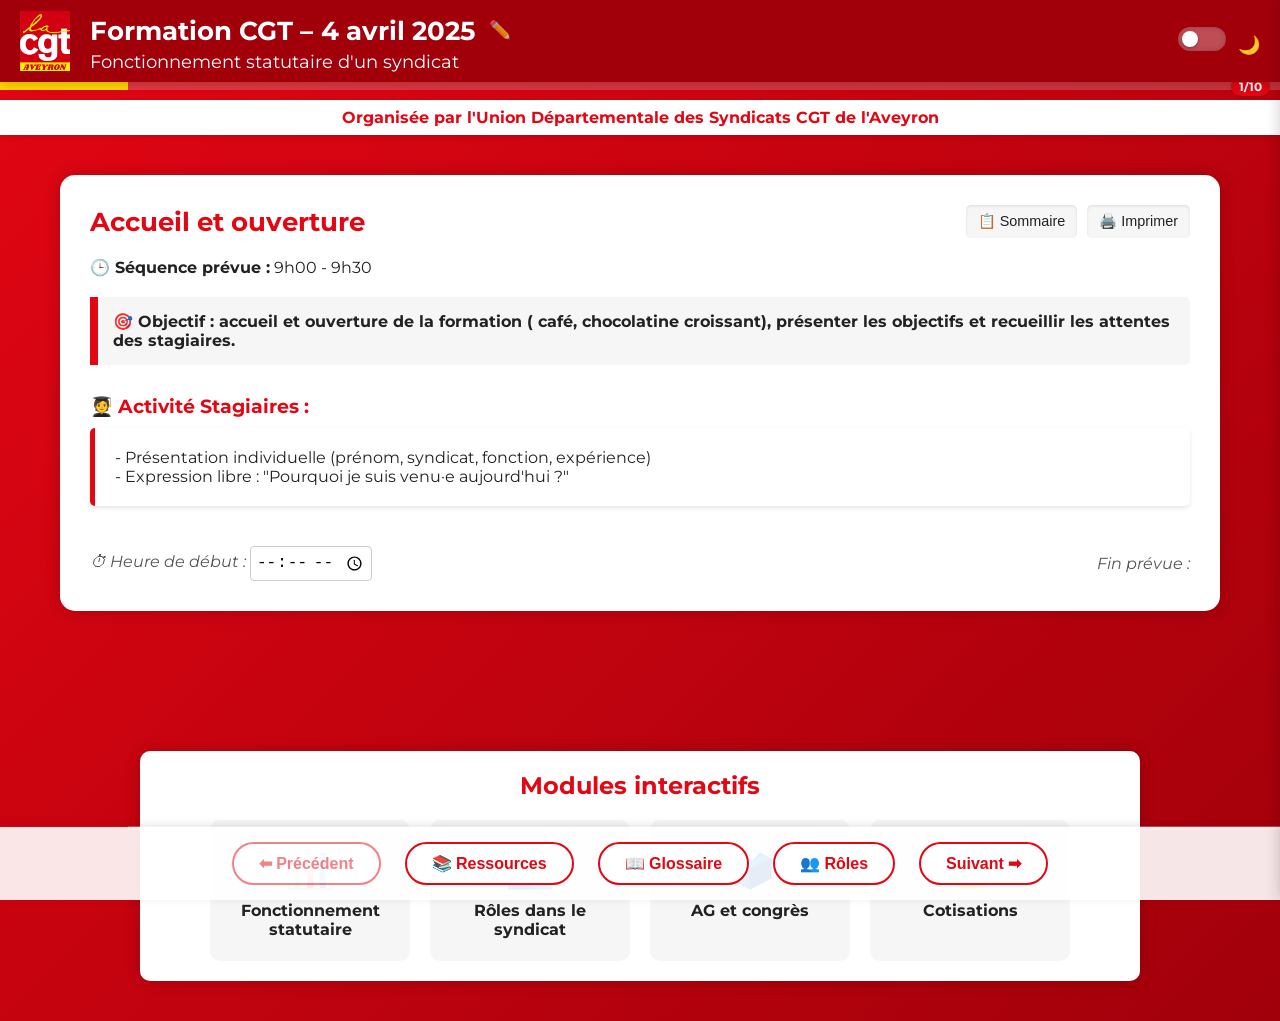
==== commit d3c38d54: "Ajoute une option pour modifier la date en haut de la page - Bouton crayon (✏️) cliquable dans le he" ====
--- a/index.html
+++ b/index.html
@@ -11,7 +11,14 @@
   <header>
     <img src="img/logo-cgt.png" alt="Logo CGT Aveyron">
     <div class="header-text">
-      <h1>Formation CGT – 4 avril 2025</h1>
+      <h1>Formation CGT – <span id="formation-date-text">4 avril 2025</span>
+        <button id="edit-date-btn" title="Modifier la date" aria-label="Modifier la date">✏️</button>
+      </h1>
+      <div id="date-editor" class="date-editor" style="display:none;">
+        <input type="date" id="date-picker" />
+        <button id="date-confirm-btn">Valider</button>
+        <button id="date-cancel-btn">Annuler</button>
+      </div>
       <h2>Fonctionnement statutaire d'un syndicat</h2>
     </div>
     <!-- Sélecteur de thème -->
--- a/css/styles.css
+++ b/css/styles.css
@@ -65,6 +65,81 @@
 .header-text h1 {
   margin: 5px 0;
   font-size: 1.6em;
+  display: flex;
+  align-items: center;
+  gap: 8px;
+  flex-wrap: wrap;
+}
+
+#edit-date-btn {
+  background: none;
+  border: none;
+  cursor: pointer;
+  font-size: 0.7em;
+  padding: 2px 6px;
+  border-radius: 4px;
+  opacity: 0.7;
+  transition: opacity 0.2s, background 0.2s;
+  line-height: 1;
+}
+
+#edit-date-btn:hover {
+  opacity: 1;
+  background: rgba(255,255,255,0.2);
+}
+
+.date-editor {
+  display: flex;
+  align-items: center;
+  gap: 8px;
+  margin-top: 4px;
+  flex-wrap: wrap;
+}
+
+.date-editor input[type="date"] {
+  padding: 5px 8px;
+  border: 2px solid rgba(255,255,255,0.6);
+  border-radius: 5px;
+  background: rgba(255,255,255,0.15);
+  color: var(--text-light);
+  font-family: 'Montserrat', sans-serif;
+  font-size: 0.95em;
+  cursor: pointer;
+}
+
+.date-editor input[type="date"]:focus {
+  outline: none;
+  border-color: #fff;
+  background: rgba(255,255,255,0.25);
+}
+
+.date-editor button {
+  padding: 5px 12px;
+  border: none;
+  border-radius: 5px;
+  font-family: 'Montserrat', sans-serif;
+  font-size: 0.85em;
+  font-weight: 600;
+  cursor: pointer;
+  transition: opacity 0.2s;
+}
+
+#date-confirm-btn {
+  background: #fff;
+  color: var(--cgt-red);
+}
+
+#date-confirm-btn:hover {
+  opacity: 0.85;
+}
+
+#date-cancel-btn {
+  background: rgba(255,255,255,0.2);
+  color: var(--text-light);
+}
+
+#date-cancel-btn:hover {
+  opacity: 0.8;
 }
 
 .header-text h2 {
